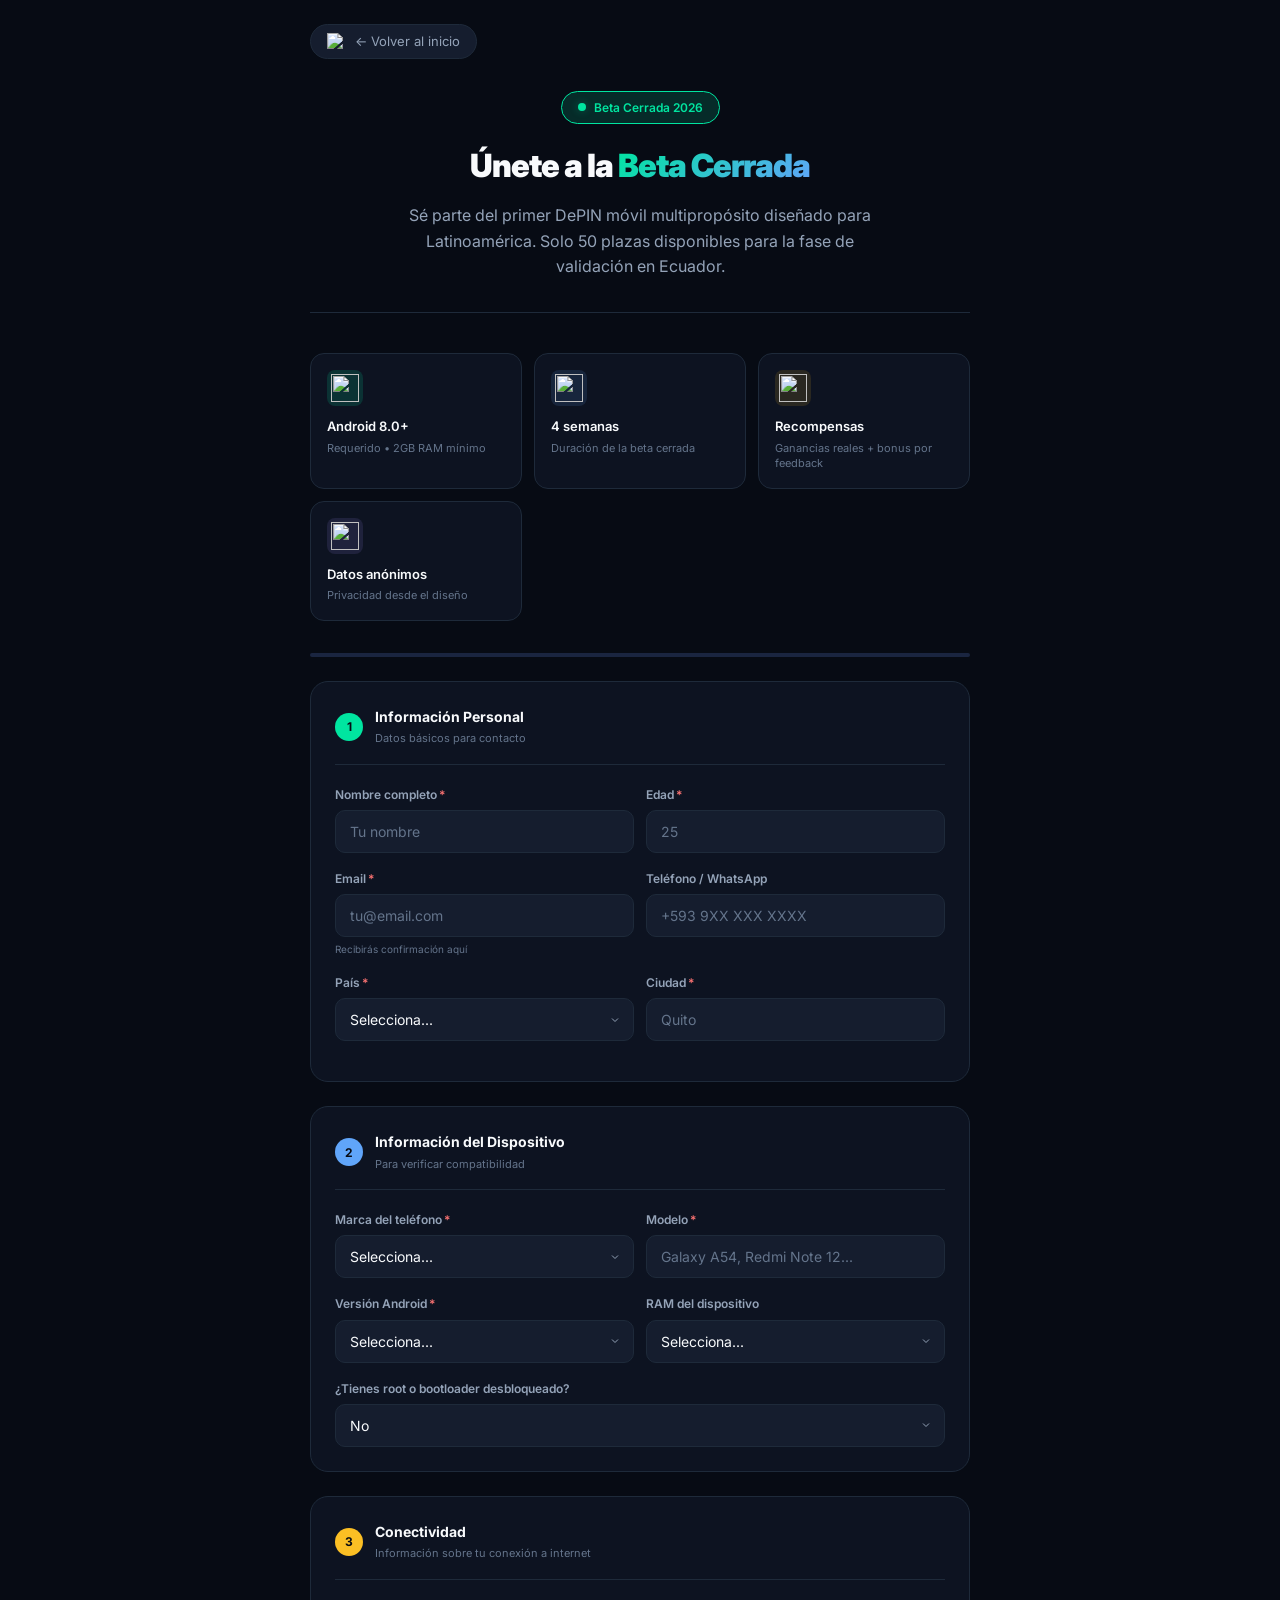
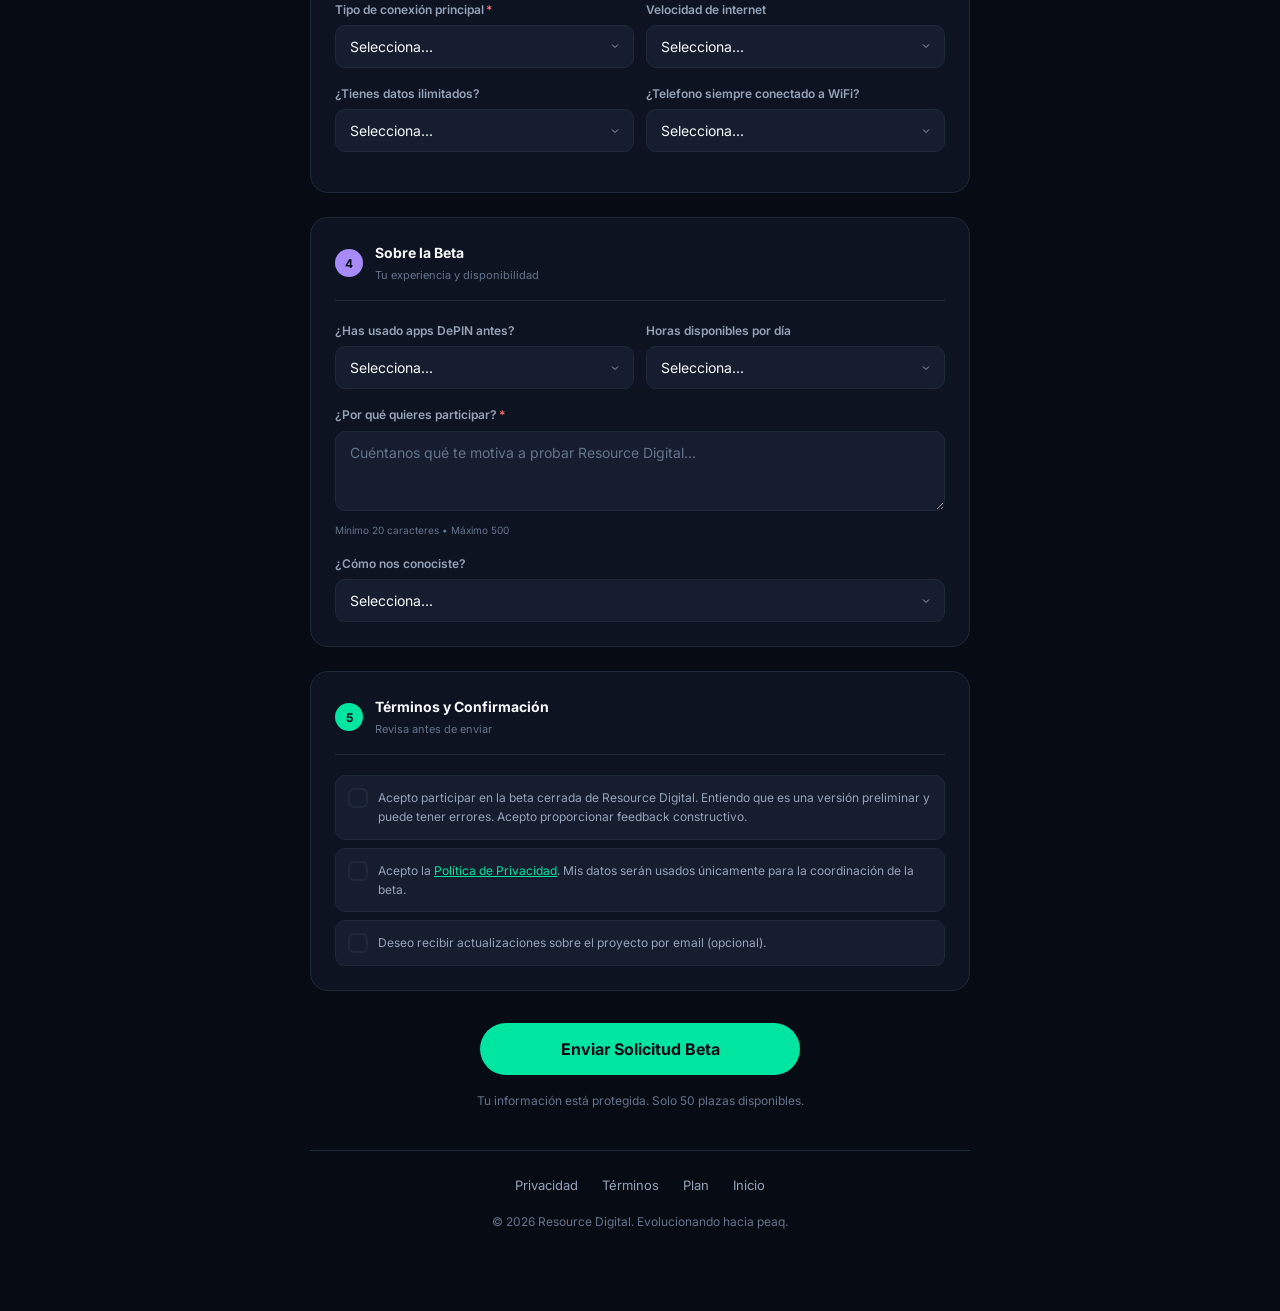
==== legal/beta.html @ 0f5c6b68 "docs(sync): estado real app + base path landing a Resource-digital-docs" ====
<!DOCTYPE html>
<html lang="es">
<head>
 <meta charset="UTF-8">
 <meta name="viewport" content="width=device-width, initial-scale=1.0">
 <meta name="description" content="Resource Digital - Registro Beta Cerrada. Sé parte del primer DePIN móvil multipropósito para Latinoamérica.">
 <meta name="theme-color" content="#00e5a0">
 <meta property="og:type" content="website">
 <meta property="og:title" content="Resource Digital | Beta Cerrada">
 <meta property="og:description" content="Regístrate para la beta cerrada de Resource Digital">
 <title>Resource Digital | Beta Cerrada - Registro</title>

 <link rel="icon" type="image/svg+xml" href="/Resource-digital-docs/assets/images/favicon.svg">
 <link rel="preconnect" href="https://fonts.googleapis.com">
 <link rel="preconnect" href="https://fonts.gstatic.com" crossorigin>
 <link href="https://fonts.googleapis.com/css2?family=Inter:wght@400;500;600;700;800;900&family=JetBrains+Mono:wght@400;500;600&display=swap" rel="stylesheet">
 <style>
 :root {
 --bg-0: #070b14;
 --bg-1: #0d1321;
 --bg-2: #151d2e;
 --bg-3: #1a2540;
 --border: #1e2a3a;
 --border-active: #2a4a3a;
 --text-0: #f8fafc;
 --text-1: #cbd5e1;
 --text-2: #94a3b8;
 --text-3: #64748b;
 --accent: #00e5a0;
 --accent-dim: #00b884;
 --accent-glow: rgba(0, 229, 160, 0.15);
 --accent-glow2: rgba(0, 229, 160, 0.3);
 --blue: #60a5fa;
 --blue-glow: rgba(96, 165, 250, 0.12);
 --orange: #fbbf24;
 --orange-glow: rgba(251, 191, 36, 0.12);
 --purple: #a78bfa;
 --purple-glow: rgba(167, 139, 250, 0.12);
 --red: #f87171;
 --red-glow: rgba(248, 113, 113, 0.12);
 --gradient: linear-gradient(135deg, var(--accent) 0%, var(--blue) 100%);
 --font: 'Inter', sans-serif;
 --mono: 'JetBrains Mono', monospace;
 --ease: cubic-bezier(0.4, 0, 0.2, 1);
 }
 *, *::before, *::after { box-sizing: border-box; margin: 0; padding: 0; }
 html { scroll-behavior: smooth; }
 body {
 font-family: var(--font);
 background: var(--bg-0);
 color: var(--text-1);
 min-height: 100vh;
 -webkit-font-smoothing: antialiased;
 line-height: 1.6;
 }
 ::selection { background: var(--accent); color: var(--bg-0); }

 /* CONTAINER */
 .container {
 max-width: 700px;
 margin: 0 auto;
 padding: 24px 20px 80px;
 }

 /* BACK LINK */
 .back-link {
 display: inline-flex;
 align-items: center;
 gap: 8px;
 margin-bottom: 32px;
 padding: 6px 16px;
 background: var(--bg-2);
 border: 1px solid var(--border);
 border-radius: 999px;
 font-size: 13px;
 color: var(--text-2);
 text-decoration: none;
 transition: all 0.2s;
 }
 .back-link:hover {
 border-color: var(--accent);
 color: var(--accent);
 }

 /* HEADER */
 .header {
 text-align: center;
 margin-bottom: 40px;
 padding-bottom: 32px;
 border-bottom: 1px solid var(--border);
 }
 .header__badge {
 display: inline-flex;
 align-items: center;
 gap: 8px;
 padding: 6px 16px;
 background: var(--accent-glow);
 border: 1px solid var(--accent);
 border-radius: 999px;
 font-size: 12px;
 font-weight: 600;
 color: var(--accent);
 margin-bottom: 16px;
 }
 .header__badge-dot {
 width: 8px;
 height: 8px;
 border-radius: 50%;
 background: var(--accent);
 box-shadow: 0 0 8px var(--accent-glow2);
 animation: pulse 2s infinite;
 }
 @keyframes pulse {
 0%, 100% { transform: scale(1); opacity: 1; }
 50% { transform: scale(1.5); opacity: 0.5; }
 }
 .header__title {
 font-size: 32px;
 font-weight: 900;
 color: var(--text-0);
 margin-bottom: 12px;
 letter-spacing: -0.03em;
 }
 .header__title span {
 background: var(--gradient);
 -webkit-background-clip: text;
 -webkit-text-fill-color: transparent;
 background-clip: text;
 }
 .header__subtitle {
 font-size: 16px;
 color: var(--text-2);
 max-width: 500px;
 margin: 0 auto;
 }

 /* INFO CARDS */
 .info-grid {
 display: grid;
 grid-template-columns: repeat(auto-fit, minmax(200px, 1fr));
 gap: 12px;
 margin-bottom: 32px;
 }
 .info-card {
 background: var(--bg-1);
 border: 1px solid var(--border);
 border-radius: 14px;
 padding: 16px;
 }
 .info-card__icon {
 width: 36px;
 height: 36px;
 border-radius: 8px;
 display: flex;
 align-items: center;
 justify-content: center;
 font-size: 18px;
 margin-bottom: 10px;
 }
 .info-card__icon.accent { background: var(--accent-glow); }
 .info-card__icon.blue { background: var(--blue-glow); }
 .info-card__icon.orange { background: var(--orange-glow); }
 .info-card__icon.purple { background: var(--purple-glow); }
 .info-card__icon img { width: 28px; height: 28px; }
 .info-card__title {
 font-size: 13px;
 font-weight: 600;
 color: var(--text-0);
 margin-bottom: 4px;
 }
 .info-card__desc {
 font-size: 11px;
 color: var(--text-3);
 line-height: 1.4;
 }

 /* FORM */
 .form-section {
 background: var(--bg-1);
 border: 1px solid var(--border);
 border-radius: 18px;
 padding: 24px;
 margin-bottom: 24px;
 }
 .form-section__header {
 display: flex;
 align-items: center;
 gap: 12px;
 margin-bottom: 20px;
 padding-bottom: 16px;
 border-bottom: 1px solid var(--border);
 }
 .form-section__number {
 width: 28px;
 height: 28px;
 border-radius: 50%;
 display: flex;
 align-items: center;
 justify-content: center;
 font-size: 12px;
 font-weight: 700;
 color: var(--bg-0);
 flex-shrink: 0;
 }
 .form-section__number.accent { background: var(--accent); }
 .form-section__number.blue { background: var(--blue); }
 .form-section__number.orange { background: var(--orange); }
 .form-section__number.purple { background: var(--purple); }
 .form-section__title {
 font-size: 14px;
 font-weight: 700;
 color: var(--text-0);
 }
 .form-section__desc {
 font-size: 11px;
 color: var(--text-3);
 margin-top: 2px;
 }

 /* FORM FIELDS */
 .form-group {
 margin-bottom: 16px;
 }
 .form-group:last-child {
 margin-bottom: 0;
 }
 .form-row {
 display: grid;
 grid-template-columns: 1fr 1fr;
 gap: 12px;
 }
 .form-label {
 display: block;
 font-size: 12px;
 font-weight: 600;
 color: var(--text-2);
 margin-bottom: 6px;
 }
 .form-label .required {
 color: var(--red);
 margin-left: 2px;
 }
 .form-input,
 .form-select,
 .form-textarea {
 width: 100%;
 padding: 12px 14px;
 background: var(--bg-2);
 border: 1px solid var(--border);
 border-radius: 10px;
 color: var(--text-0);
 font-size: 14px;
 font-family: var(--font);
 transition: all 0.2s;
 }
 .form-input:focus,
 .form-select:focus,
 .form-textarea:focus {
 outline: none;
 border-color: var(--accent);
 box-shadow: 0 0 0 3px var(--accent-glow);
 }
 .form-input::placeholder,
 .form-textarea::placeholder {
 color: var(--text-3);
 }
 .form-select {
 appearance: none;
 background-image: url("data:image/svg+xml,%3Csvg xmlns='http://www.w3.org/2000/svg' width='12' height='12' viewBox='0 0 24 24' fill='none' stroke='%2394a3b8' stroke-width='2'%3E%3Cpolyline points='6 9 12 15 18 9'%3E%3C/polyline%3E%3C/svg%3E");
 background-repeat: no-repeat;
 background-position: right 12px center;
 padding-right: 36px;
 }
 .form-select option {
 background: var(--bg-2);
 color: var(--text-0);
 }
 .form-textarea {
 min-height: 80px;
 resize: vertical;
 }
 .form-hint {
 font-size: 10px;
 color: var(--text-3);
 margin-top: 4px;
 }

 /* CHECKBOX */
 .checkbox-group {
 display: flex;
 align-items: flex-start;
 gap: 10px;
 padding: 12px;
 background: var(--bg-2);
 border: 1px solid var(--border);
 border-radius: 10px;
 cursor: pointer;
 transition: all 0.2s;
 }
 .checkbox-group:hover {
 border-color: var(--accent);
 }
 .checkbox-group input {
 display: none;
 }
 .checkbox__box {
 width: 20px;
 height: 20px;
 border: 2px solid var(--border);
 border-radius: 6px;
 display: flex;
 align-items: center;
 justify-content: center;
 flex-shrink: 0;
 transition: all 0.2s;
 }
 .checkbox__box::after {
 content: '';
 font-size: 12px;
 color: var(--bg-0);
 opacity: 0;
 }
 .checkbox-group input:checked + .checkbox__box {
 background: var(--accent);
 border-color: var(--accent);
 }
 .checkbox-group input:checked + .checkbox__box::after {
 opacity: 1;
 }
 .checkbox__text {
 font-size: 12px;
 color: var(--text-2);
 }
 .checkbox__text strong {
 color: var(--text-0);
 }

 /* SUBMIT BUTTON */
 .submit-section {
 text-align: center;
 margin-top: 32px;
 }
 .submit-btn {
 display: inline-flex;
 align-items: center;
 justify-content: center;
 gap: 10px;
 padding: 16px 40px;
 background: var(--accent);
 color: var(--bg-0);
 border: none;
 border-radius: 999px;
 font-size: 16px;
 font-weight: 700;
 cursor: pointer;
 transition: all 0.2s;
 font-family: var(--font);
 width: 100%;
 max-width: 320px;
 }
 .submit-btn:hover {
 background: var(--accent-dim);
 transform: translateY(-2px);
 box-shadow: 0 8px 24px var(--accent-glow2);
 }
 .submit-btn:disabled {
 opacity: 0.5;
 cursor: not-allowed;
 transform: none;
 }
 .submit-btn__spinner {
 display: none;
 width: 18px;
 height: 18px;
 border: 2px solid transparent;
 border-top-color: var(--bg-0);
 border-radius: 50%;
 animation: spin 0.8s linear infinite;
 }
 .submit-btn.loading .submit-btn__spinner {
 display: block;
 }
 @keyframes spin {
 to { transform: rotate(360deg); }
 }

 /* SUCCESS STATE */
 .success-state {
 display: none;
 text-align: center;
 padding: 40px 20px;
 background: var(--bg-1);
 border: 1px solid var(--border-active);
 border-radius: 18px;
 margin-bottom: 24px;
 }
 .success-state.show {
 display: block;
 animation: fadeUp 0.5s var(--ease);
 }
 @keyframes fadeUp {
 from { opacity: 0; transform: translateY(20px); }
 to { opacity: 1; transform: translateY(0); }
 }
 .success-state__icon img { width: 48px; height: 48px; }
 .success-state__icon {
 width: 64px;
 height: 64px;
 border-radius: 50%;
 background: var(--accent-glow);
 display: flex;
 align-items: center;
 justify-content: center;
 font-size: 32px;
 margin: 0 auto 16px;
 }
 .success-state__title {
 font-size: 20px;
 font-weight: 700;
 color: var(--text-0);
 margin-bottom: 8px;
 }
 .success-state__text {
 font-size: 14px;
 color: var(--text-2);
 margin-bottom: 16px;
 }
 .success-state__email {
 font-family: var(--mono);
 font-size: 12px;
 color: var(--accent);
 background: var(--bg-2);
 padding: 8px 16px;
 border-radius: 8px;
 display: inline-block;
 }

 /* ERROR STATE */
 .error-state {
 display: none;
 text-align: center;
 padding: 20px;
 background: var(--red-glow);
 border: 1px solid var(--red);
 border-radius: 12px;
 margin-bottom: 20px;
 }
 .error-state.show {
 display: block;
 animation: shake 0.5s var(--ease);
 }
 @keyframes shake {
 0%, 100% { transform: translateX(0); }
 25% { transform: translateX(-10px); }
 75% { transform: translateX(10px); }
 }
 .error-state__text {
 font-size: 13px;
 color: var(--red);
 font-weight: 500;
 }

 /* FOOTER */
 .footer {
 text-align: center;
 margin-top: 40px;
 padding-top: 24px;
 border-top: 1px solid var(--border);
 }
 .footer__links {
 display: flex;
 justify-content: center;
 gap: 24px;
 margin-bottom: 16px;
 }
 .footer__links a {
 color: var(--text-2);
 font-size: 13px;
 text-decoration: none;
 transition: color 0.2s;
 }
 .footer__links a:hover {
 color: var(--accent);
 }
 .footer__copy {
 font-size: 12px;
 color: var(--text-3);
 }

 /* PROGRESS BAR */
 .progress-bar {
 height: 4px;
 background: var(--bg-3);
 border-radius: 2px;
 margin-bottom: 24px;
 overflow: hidden;
 }
 .progress-bar__fill {
 height: 100%;
 background: var(--gradient);
 border-radius: 2px;
 transition: width 0.3s var(--ease);
 }

 /* HONEYPOT - hidden from users, bots will fill it */
 .honeypot {
 position: absolute;
 left: -9999px;
 opacity: 0;
 height: 0;
 width: 0;
 }

 /* RESPONSIVE */
 @media (max-width: 480px) {
 .form-row {
 grid-template-columns: 1fr;
 }
 .header__title {
 font-size: 24px;
 }
 .container {
 padding: 16px 16px 60px;
 }
 }
 </style>
</head>
<body>
 <div class="container">
 <a href="../" class="back-link">
 <img src="/Resource-digital-docs/assets/images/favicon.svg" alt="Resource Digital" style="width:16px;height:16px;margin-right:4px;vertical-align:middle">
 ← Volver al inicio
 </a>

 <!-- HEADER -->
 <header class="header">
 <div class="header__badge">
 <span class="header__badge-dot"></span>
 Beta Cerrada 2026
 </div>
 <h1 class="header__title">Únete a la <span>Beta Cerrada</span></h1>
 <p class="header__subtitle">
 Sé parte del primer DePIN móvil multipropósito diseñado para Latinoamérica.
 Solo 50 plazas disponibles para la fase de validación en Ecuador.
 </p>
 </header>

<main>

 <!-- INFO CARDS -->
 <div class="info-grid">
 <div class="info-card">
 <div class="info-card__icon accent"><img src="/Resource-digital-docs/assets/images/icon-shield.svg" alt="" width="28" height="28"></div>
 <div class="info-card__title">Android 8.0+</div>
 <div class="info-card__desc">Requerido • 2GB RAM mínimo</div>
 </div>
 <div class="info-card">
 <div class="info-card__icon blue"><img src="/Resource-digital-docs/assets/images/icon-fase.svg" alt="" width="28" height="28"></div>
 <div class="info-card__title">4 semanas</div>
 <div class="info-card__desc">Duración de la beta cerrada</div>
 </div>
 <div class="info-card">
 <div class="info-card__icon orange"><img src="/Resource-digital-docs/assets/images/icon-wallet.svg" alt="" width="28" height="28"></div>
 <div class="info-card__title">Recompensas</div>
 <div class="info-card__desc">Ganancias reales + bonus por feedback</div>
 </div>
 <div class="info-card">
 <div class="info-card__icon purple"><img src="/Resource-digital-docs/assets/images/icon-auth.svg" alt="" width="28" height="28"></div>
 <div class="info-card__title">Datos anónimos</div>
 <div class="info-card__desc">Privacidad desde el diseño</div>
 </div>
 </div>

 <!-- SUCCESS STATE -->
 <div class="success-state" id="successState">
 <div class="success-state__icon"><img src="/Resource-digital-docs/assets/images/icon-check.svg" alt="✓" width="48" height="48"></div>
 <h2 class="success-state__title">¡Solicitud Enviada!</h2>
 <p class="success-state__text">
 Hemos recibido tu registro. Recibirás un correo de confirmación en:
 </p>
 <div class="success-state__email" id="successEmail"></div>
 <p style="margin-top:16px;font-size:12px;color:var(--text-3)">
 Revisa tu bandeja de spam si no lo encuentras en 24h.
 </p>
 </div>

 <!-- ERROR STATE -->
 <div class="error-state" id="errorState">
 <span class="error-state__text" id="errorText"></span>
 </div>

 <!-- FORM -->
 <form id="betaForm" role="form" aria-label="Formulario de registro beta" action="https://formsubmit.co/ajax/andy@resourcedigital.dpdns.org" method="POST">

 <!-- HONEYPOT - Anti-spam -->
 <div class="honeypot">
 <input type="text" name="_honey" tabindex="-1" autocomplete="off">
 <input type="checkbox" name="_captcha" tabindex="-1">
 </div>

 <!-- FormSubmit config -->
 <input type="hidden" name="_subject" value="Nueva solicitud Beta - Resource Digital">
 <input type="hidden" name="_captcha" value="false">
 <input type="hidden" name="_template" value="table">
 <input type="hidden" name="_autoresponse" value="¡Gracias por registrarte en la Beta Cerrada de Resource Digital! Hemos recibido tu solicitud. Te contactaremos pronto con instrucciones. - Equipo Resource Digital">
 <input type="hidden" name="_next" value="">

 <!-- Progress -->
 <div class="progress-bar">
 <div class="progress-bar__fill" id="progressFill" style="width:0%"></div>
 </div>

 <!-- SECTION 1: Personal Info -->
 <div class="form-section">
 <div class="form-section__header">
 <span class="form-section__number accent">1</span>
 <div>
 <div class="form-section__title">Información Personal</div>
 <div class="form-section__desc">Datos básicos para contacto</div>
 </div>
 </div>

 <div class="form-row">
 <div class="form-group">
 <label class="form-label">Nombre completo<span class="required">*</span></label>
 <input type="text" class="form-input" name="nombre" placeholder="Tu nombre" required minlength="3" maxlength="50">
 </div>
 <div class="form-group">
 <label class="form-label">Edad<span class="required">*</span></label>
 <input type="number" class="form-input" name="edad" placeholder="25" required min="18" max="80">
 </div>
 </div>

 <div class="form-row">
 <div class="form-group">
 <label class="form-label">Email<span class="required">*</span></label>
 <input type="email" class="form-input" name="email" placeholder="tu@email.com" required id="emailInput">
 <div class="form-hint">Recibirás confirmación aquí</div>
 </div>
 <div class="form-group">
 <label class="form-label">Teléfono / WhatsApp</label>
 <input type="tel" class="form-input" name="telefono" placeholder="+593 9XX XXX XXXX" pattern="[+]?[0-9\s\-\(\)]{8,20}">
 </div>
 </div>

 <div class="form-row">
 <div class="form-group">
 <label class="form-label">País<span class="required">*</span></label>
 <select class="form-select" name="pais" required>
 <option value="">Selecciona...</option>
 <option value="Ecuador"> Ecuador</option>
 <option value="México"> México</option>
 <option value="Colombia"> Colombia</option>
 <option value="Brasil"> Brasil</option>
 <option value="Perú"> Perú</option>
 <option value="Chile"> Chile</option>
 <option value="Argentina"> Argentina</option>
 <option value="Otro"> Otro</option>
 </select>
 </div>
 <div class="form-group">
 <label class="form-label">Ciudad<span class="required">*</span></label>
 <input type="text" class="form-input" name="ciudad" placeholder="Quito" required>
 </div>
 </div>
 </div>

 <!-- SECTION 2: Device Info -->
 <div class="form-section">
 <div class="form-section__header">
 <span class="form-section__number blue">2</span>
 <div>
 <div class="form-section__title">Información del Dispositivo</div>
 <div class="form-section__desc">Para verificar compatibilidad</div>
 </div>
 </div>

 <div class="form-row">
 <div class="form-group">
 <label class="form-label">Marca del teléfono<span class="required">*</span></label>
 <select class="form-select" name="marca" required>
 <option value="">Selecciona...</option>
 <option value="Samsung">Samsung</option>
 <option value="Xiaomi">Xiaomi</option>
 <option value="Motorola">Motorola</option>
 <option value="Huawei">Huawei</option>
 <option value="Google Pixel">Google Pixel</option>
 <option value="OnePlus">OnePlus</option>
 <option value="Nokia">Nokia</option>
 <option value="Otro">Otro</option>
 </select>
 </div>
 <div class="form-group">
 <label class="form-label">Modelo<span class="required">*</span></label>
 <input type="text" class="form-input" name="modelo" placeholder="Galaxy A54, Redmi Note 12..." required>
 </div>
 </div>

 <div class="form-row">
 <div class="form-group">
 <label class="form-label">Versión Android<span class="required">*</span></label>
 <select class="form-select" name="android_version" required>
 <option value="">Selecciona...</option>
 <option value="14">Android 14</option>
 <option value="13">Android 13</option>
 <option value="12">Android 12</option>
 <option value="11">Android 11</option>
 <option value="10">Android 10</option>
 <option value="9">Android 9</option>
 <option value="8">Android 8</option>
 </select>
 </div>
 <div class="form-group">
 <label class="form-label">RAM del dispositivo</label>
 <select class="form-select" name="ram">
 <option value="">Selecciona...</option>
 <option value="2GB">2 GB</option>
 <option value="4GB">4 GB</option>
 <option value="6GB">6 GB</option>
 <option value="8GB">8 GB</option>
 <option value="12GB">12 GB+</option>
 </select>
 </div>
 </div>

 <div class="form-group">
 <label class="form-label">¿Tienes root o bootloader desbloqueado?</label>
 <select class="form-select" name="root">
 <option value="no">No</option>
 <option value="root">Sí, tiene root</option>
 <option value="bootloader">Sí, bootloader desbloqueado</option>
 <option value="ambos">Ambos</option>
 </select>
 </div>
 </div>

 <!-- SECTION 3: Network Info -->
 <div class="form-section">
 <div class="form-section__header">
 <span class="form-section__number orange">3</span>
 <div>
 <div class="form-section__title">Conectividad</div>
 <div class="form-section__desc">Información sobre tu conexión a internet</div>
 </div>
 </div>

 <div class="form-row">
 <div class="form-group">
 <label class="form-label">Tipo de conexión principal<span class="required">*</span></label>
 <select class="form-select" name="conexion" required>
 <option value="">Selecciona...</option>
 <option value="wifi_casa">WiFi en casa (fibra/ADSL)</option>
 <option value="wifi_datos">WiFi en trabajo/universidad</option>
 <option value="datos_moviles">Solo datos móviles (4G/5G)</option>
 <option value="mixto">Mixto (WiFi + datos)</option>
 </select>
 </div>
 <div class="form-group">
 <label class="form-label">Velocidad de internet</label>
 <select class="form-select" name="velocidad">
 <option value="">Selecciona...</option>
 <option value="10mbps">~10 Mbps (básico)</option>
 <option value="50mbps">~50 Mbps</option>
 <option value="100mbps">~100 Mbps</option>
 <option value="300mbps">~300 Mbps</option>
 <option value="1gbps">~1 Gbps (fibra)</option>
 </select>
 </div>
 </div>

 <div class="form-row">
 <div class="form-group">
 <label class="form-label">¿Tienes datos ilimitados?</label>
 <select class="form-select" name="datos_ilimitados">
 <option value="">Selecciona...</option>
 <option value="si">Sí, plan ilimitado</option>
 <option value="no">No, tengo límite</option>
 <option value="parcialmente">Parcialmente (reducción después de cierto uso)</option>
 </select>
 </div>
 <div class="form-group">
 <label class="form-label">¿Telefono siempre conectado a WiFi?</label>
 <select class="form-select" name="siempre_wifi">
 <option value="">Selecciona...</option>
 <option value="si">Sí, casi siempre</option>
 <option value="no">No, uso más datos móviles</option>
 <option value="variable">Varía según el día</option>
 </select>
 </div>
 </div>
 </div>

 <!-- SECTION 4: Beta Specific -->
 <div class="form-section">
 <div class="form-section__header">
 <span class="form-section__number purple">4</span>
 <div>
 <div class="form-section__title">Sobre la Beta</div>
 <div class="form-section__desc">Tu experiencia y disponibilidad</div>
 </div>
 </div>

 <div class="form-row">
 <div class="form-group">
 <label class="form-label">¿Has usado apps DePIN antes?</label>
 <select class="form-select" name="experiencia">
 <option value="">Selecciona...</option>
 <option value="ninguna">Ninguna experiencia</option>
 <option value="honeygain">Honeygain</option>
 <option value="pawns">Pawns.app</option>
 <option value="packetstream">PacketStream</option>
 <option value="otra">Otra app similar</option>
 <option value="varias">Varias de las anteriores</option>
 </select>
 </div>
 <div class="form-group">
 <label class="form-label">Horas disponibles por día</label>
 <select class="form-select" name="horas_disponibles">
 <option value="">Selecciona...</option>
 <option value="2-4">2-4 horas</option>
 <option value="4-8">4-8 horas</option>
 <option value="8-12">8-12 horas</option>
 <option value="12+">12+ horas (nodo 24/7)</option>
 </select>
 </div>
 </div>

 <div class="form-group">
 <label class="form-label">¿Por qué quieres participar?<span class="required">*</span></label>
 <textarea class="form-textarea" name="motivacion" placeholder="Cuéntanos qué te motiva a probar Resource Digital..." required minlength="20" maxlength="500"></textarea>
 <div class="form-hint">Mínimo 20 caracteres • Máximo 500</div>
 </div>

 <div class="form-group">
 <label class="form-label">¿Cómo nos conociste?</label>
 <select class="form-select" name="referencia">
 <option value="">Selecciona...</option>
 <option value="github">GitHub / Repositorio</option>
 <option value="twitter">Twitter / X</option>
 <option value="telegram">Telegram</option>
 <option value="discord">Discord</option>
 <option value="amigo">Recomendación de un amigo</option>
 <option value="busqueda">Búsqueda en Google</option>
 <option value="otro">Otro</option>
 </select>
 </div>
 </div>

 <!-- SECTION 5: Terms -->
 <div class="form-section">
 <div class="form-section__header">
 <span class="form-section__number accent">5</span>
 <div>
 <div class="form-section__title">Términos y Confirmación</div>
 <div class="form-section__desc">Revisa antes de enviar</div>
 </div>
 </div>

 <label class="checkbox-group">
 <input type="checkbox" name="terminos" required>
 <span class="checkbox__box"></span>
 <span class="checkbox__text">
 Acepto participar en la beta cerrada de Resource Digital. Entiendo que es una versión preliminar y puede tener errores. Acepto proporcionar feedback constructivo.
 </span>
 </label>

 <label class="checkbox-group" style="margin-top:8px">
 <input type="checkbox" name="privacidad" required>
 <span class="checkbox__box"></span>
 <span class="checkbox__text">
 Acepto la <a href="privacy.html" target="_blank" style="color:var(--accent)">Política de Privacidad</a>. Mis datos serán usados únicamente para la coordinación de la beta.
 </span>
 </label>

 <label class="checkbox-group" style="margin-top:8px">
 <input type="checkbox" name="comunicacion">
 <span class="checkbox__box"></span>
 <span class="checkbox__text">
 Deseo recibir actualizaciones sobre el proyecto por email (opcional).
 </span>
 </label>
 </div>

 <!-- SUBMIT -->
 <div class="submit-section">
 <button type="submit" class="submit-btn" id="submitBtn" aria-label="Enviar solicitud de beta">
 <span class="submit-btn__spinner"></span>
 <span class="submit-btn__text">Enviar Solicitud Beta</span>
 </button>
 <p style="margin-top:16px;font-size:12px;color:var(--text-3)">
 Tu información está protegida. Solo 50 plazas disponibles.
 </p>
 </div>
 </form>

 <!-- FOOTER -->
 </main>

<footer class="footer">
 <div class="footer__links">
 <a href="privacy.html">Privacidad</a>
 <a href="terms.html">Términos</a>
 <a href="roadmap.html">Plan</a>
 <a href="../">Inicio</a>
 </div>
 <p class="footer__copy">© 2026 Resource Digital. Evolucionando hacia peaq.</p>
 </footer>
 </div>

 <script>
 // ========== PREVENT MULTIPLE SUBMISSIONS ==========
 const STORAGE_KEY = 'resource_digital_beta_registered';
 const EMAIL_KEY = 'resource_digital_beta_email';

 // Check if already registered
 function checkRegistration() {
 const registered = localStorage.getItem(STORAGE_KEY);
 const savedEmail = localStorage.getItem(EMAIL_KEY);

 if (registered === 'true' && savedEmail) {
 showSuccess(savedEmail, true);
 return true;
 }
 return false;
 }

 // ========== PROGRESS BAR ==========
 function updateProgress() {
 const form = document.getElementById('betaForm');
 const inputs = form.querySelectorAll('input[required], select[required], textarea[required]');
 let filled = 0;

 inputs.forEach(input => {
 if (input.type === 'checkbox') {
 if (input.checked) filled++;
 } else if (input.value.trim() !== '') {
 filled++;
 }
 });

 const percent = Math.round((filled / inputs.length) * 100);
 document.getElementById('progressFill').style.width = percent + '%';
 }

 // ========== FORM SUBMISSION ==========
 document.getElementById('betaForm').addEventListener('submit', async function(e) {
 e.preventDefault();

 const submitBtn = document.getElementById('submitBtn');
 const email = document.getElementById('emailInput').value.trim();

 // Prevent multiple submissions
 if (localStorage.getItem(STORAGE_KEY) === 'true') {
 showError('Ya has enviado tu solicitud. Solo se permite una por usuario.');
 return;
 }

 // Validate email
 if (!isValidEmail(email)) {
 showError('Por favor ingresa un email válido.');
 return;
 }

 // Check honeypot
 const honeypot = document.querySelector('[name="_honey"]').value;
 if (honeypot) {
 // Bot detected, silently fail
 console.log('Bot detected');
 return;
 }

 // Show loading
 submitBtn.classList.add('loading');
 submitBtn.disabled = true;
 document.querySelector('.submit-btn__text').textContent = 'Enviando...';

 // Submit form
 try {
 const formData = new FormData(this);

 const response = await fetch(this.action, {
 method: 'POST',
 body: formData,
 headers: {
 'Accept': 'application/json'
 }
 });

 if (response.ok) {
 // Save to localStorage
 localStorage.setItem(STORAGE_KEY, 'true');
 localStorage.setItem(EMAIL_KEY, email);

 showSuccess(email, false);
 } else {
 throw new Error('Error en el servidor');
 }
 } catch (error) {
 showError('Error al enviar. Por favor intenta de nuevo.');
 submitBtn.classList.remove('loading');
 submitBtn.disabled = false;
 document.querySelector('.submit-btn__text').textContent = 'Enviar Solicitud Beta';
 }
 });

 // ========== HELPERS ==========
 function isValidEmail(email) {
 return /^[^\s@]+@[^\s@]+\.[^\s@]+$/.test(email);
 }

 function showSuccess(email, alreadyRegistered) {
 document.getElementById('betaForm').style.display = 'none';
 document.getElementById('successEmail').textContent = email;
 document.getElementById('successState').classList.add('show');

 if (alreadyRegistered) {
 document.querySelector('.success-state__title').textContent = 'Ya Estás Registrado';
 document.querySelector('.success-state__text').textContent = 'Tu solicitud fue enviada anteriormente. Te contactaremos pronto.';
 }
 }

 function showError(message) {
 const errorState = document.getElementById('errorState');
 document.getElementById('errorText').textContent = message;
 errorState.classList.add('show');

 setTimeout(() => {
 errorState.classList.remove('show');
 }, 5000);
 }

 // ========== LISTENERS ==========
 document.querySelectorAll('input, select, textarea').forEach(input => {
 input.addEventListener('input', updateProgress);
 input.addEventListener('change', updateProgress);
 });

 // ========== INIT ==========
 checkRegistration();
 updateProgress();
 </script>
</body>
</html>
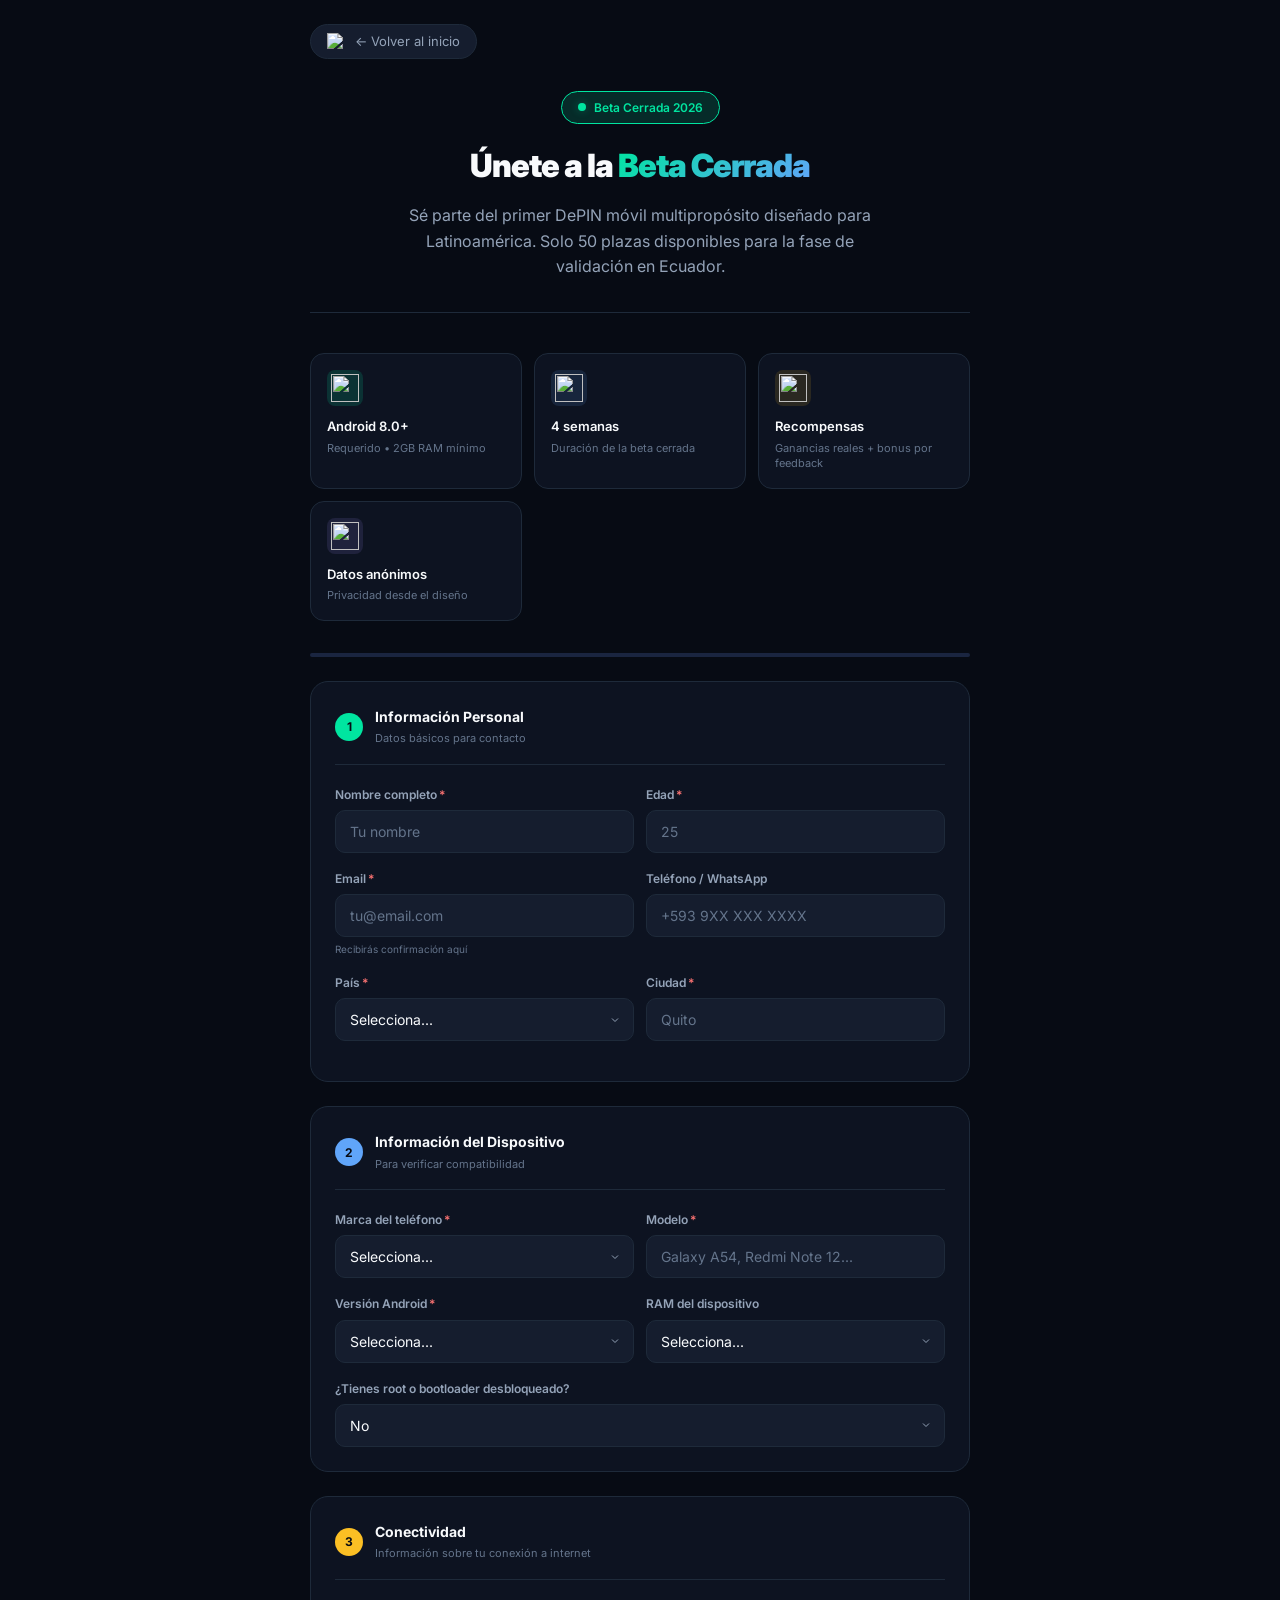
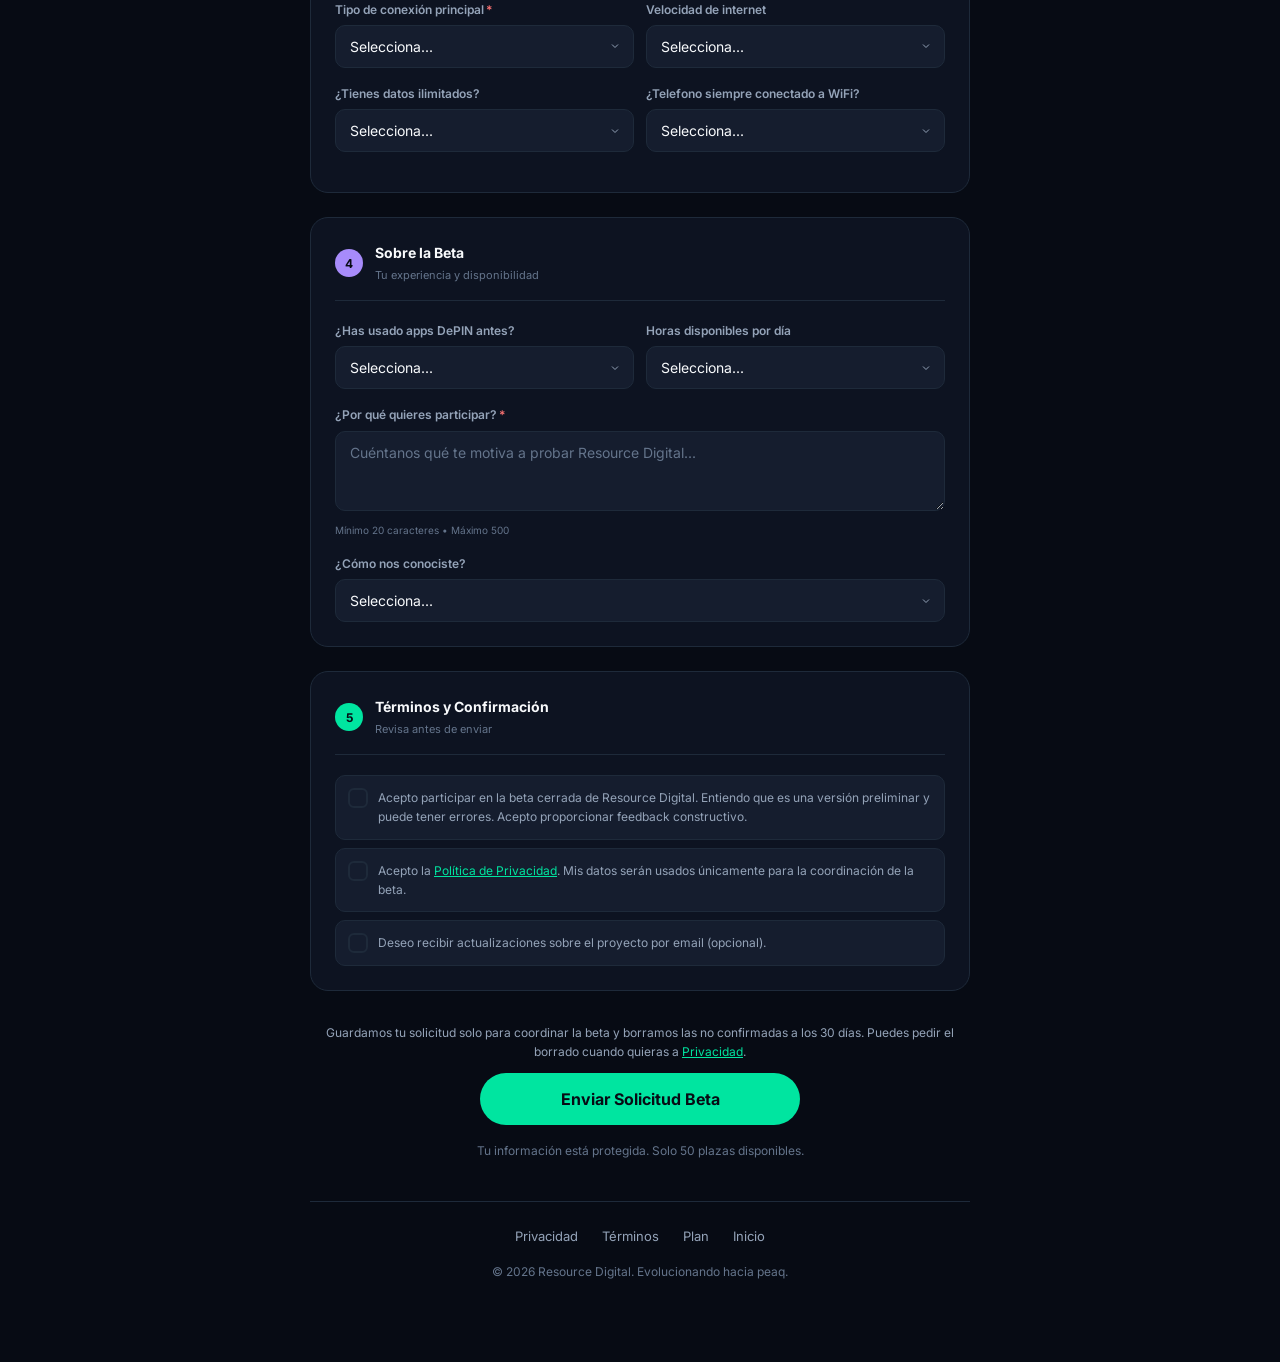
==== commit 8d7716f7: "fix(beta): honeypot propio, throttle, email anticol desechables y aviso de retención (Fase A)" ====
--- a/legal/beta.html
+++ b/legal/beta.html
@@ -592,11 +592,13 @@
  <!-- FORM -->
  <form id="betaForm" role="form" aria-label="Formulario de registro beta" action="https://formsubmit.co/ajax/andy@resourcedigital.dpdns.org" method="POST">
 
- <!-- HONEYPOT - Anti-spam -->
- <div class="honeypot">
- <input type="text" name="_honey" tabindex="-1" autocomplete="off">
- <input type="checkbox" name="_captcha" tabindex="-1">
- </div>
+  <!-- HONEYPOT - Anti-spam (propio + formsubmit; accesible: fuera de
+       pantalla, nunca display:none) -->
+  <div class="honeypot" aria-hidden="true">
+  <input type="text" name="_honey" tabindex="-1" autocomplete="off">
+  <input type="text" name="website_url" tabindex="-1" autocomplete="off">
+  <input type="checkbox" name="_captcha" tabindex="-1">
+  </div>
 
  <!-- FormSubmit config -->
  <input type="hidden" name="_subject" value="Nueva solicitud Beta - Resource Digital">
@@ -881,9 +883,14 @@
  </label>
  </div>
 
- <!-- SUBMIT -->
- <div class="submit-section">
- <button type="submit" class="submit-btn" id="submitBtn" aria-label="Enviar solicitud de beta">
+  <!-- SUBMIT -->
+  <div class="submit-section">
+  <p class="muted" style="font-size:12px;color:var(--text-2);margin:0 0 12px">
+  Guardamos tu solicitud solo para coordinar la beta y borramos las no
+  confirmadas a los 30 días. Puedes pedir el borrado cuando quieras a
+  <a href="privacy.html" style="color:var(--accent)">Privacidad</a>.
+  </p>
+  <button type="submit" class="submit-btn" id="submitBtn" aria-label="Enviar solicitud de beta">
  <span class="submit-btn__spinner"></span>
  <span class="submit-btn__text">Enviar Solicitud Beta</span>
  </button>
@@ -908,9 +915,14 @@
  </div>
 
  <script>
- // ========== PREVENT MULTIPLE SUBMISSIONS ==========
- const STORAGE_KEY = 'resource_digital_beta_registered';
- const EMAIL_KEY = 'resource_digital_beta_email';
+  // ========== PREVENT MULTIPLE SUBMISSIONS ==========
+  const STORAGE_KEY = 'resource_digital_beta_registered';
+  const EMAIL_KEY = 'resource_digital_beta_email';
+  const LAST_TRY_KEY = 'resource_digital_beta_last_try';
+  // Marca de carga: envíos antes de 8 s son bots (o impaciencia extrema).
+  const PAGE_LOADED_AT = Date.now();
+  const MIN_DWELL_MS = 8000;
+  const RETRY_COOLDOWN_MS = 60000;
 
  // Check if already registered
  function checkRegistration() {
@@ -949,34 +961,52 @@
  const submitBtn = document.getElementById('submitBtn');
  const email = document.getElementById('emailInput').value.trim();
 
- // Prevent multiple submissions
- if (localStorage.getItem(STORAGE_KEY) === 'true') {
- showError('Ya has enviado tu solicitud. Solo se permite una por usuario.');
- return;
- }
-
- // Validate email
- if (!isValidEmail(email)) {
- showError('Por favor ingresa un email válido.');
- return;
- }
-
- // Check honeypot
- const honeypot = document.querySelector('[name="_honey"]').value;
- if (honeypot) {
- // Bot detected, silently fail
- console.log('Bot detected');
- return;
- }
+  // Prevent multiple submissions
+  if (localStorage.getItem(STORAGE_KEY) === 'true') {
+  showError('Ya has enviado tu solicitud. Solo se permite una por usuario.');
+  return;
+  }
+
+  // Throttle: 1 intento/minuto por navegador (frena ráfagas).
+  const lastTry = Number(localStorage.getItem(LAST_TRY_KEY) || 0);
+  if (Date.now() - lastTry < RETRY_COOLDOWN_MS) {
+  showError('Espera un minuto antes de reintentar.');
+  return;
+  }
+  localStorage.setItem(LAST_TRY_KEY, String(Date.now()));
+
+  // Tiempo mínimo en página: los bots envían al instante.
+  if (Date.now() - PAGE_LOADED_AT < MIN_DWELL_MS) {
+  showError('Completa el formulario con calma e inténtalo de nuevo.');
+  return;
+  }
+
+  // Validate email (sintaxis + dominios desechables comunes).
+  if (!isValidEmail(email)) {
+  showError('Por favor ingresa un email válido.');
+  return;
+  }
+
+  // Check honeypots (propio + formsubmit). Se borra el nuestro antes de
+  // enviar para no ensuciar el email que llega.
+  const honeypot = document.querySelector('[name="_honey"]').value;
+  const ownHoneypot = document.querySelector('[name="website_url"]').value;
+  if (honeypot || ownHoneypot) {
+  // Bot detected, silently fail
+  console.log('Bot detected');
+  return;
+  }
 
  // Show loading
  submitBtn.classList.add('loading');
  submitBtn.disabled = true;
  document.querySelector('.submit-btn__text').textContent = 'Enviando...';
 
- // Submit form
- try {
- const formData = new FormData(this);
+  // Submit form
+  try {
+  const formData = new FormData(this);
+  // El honeypot propio no viaja (solo antispam local).
+  formData.delete('website_url');
 
  const response = await fetch(this.action, {
  method: 'POST',
@@ -1003,10 +1033,25 @@
  }
  });
 
- // ========== HELPERS ==========
- function isValidEmail(email) {
- return /^[^\s@]+@[^\s@]+\.[^\s@]+$/.test(email);
- }
+  // ========== HELPERS ==========
+  // Dominios desechables más comunes (primera barrera; el servidor
+  // valida MX en Fase B).
+  const DISPOSABLE_DOMAINS = [
+  'mailinator.com', 'guerrillamail.com', 'tempmail.com',
+  '10minutemail.com', 'yopmail.com', 'throwawaymail.com',
+  'trashmail.com', 'getnada.com', 'mohmal.com', 'temp-mail.org',
+  'fakeinbox.com', 'maildrop.cc', 'dispostable.com', 'spambog.com',
+  ];
+
+  function isValidEmail(email) {
+  if (!email || email.length > 254) return false;
+  if (!/^[^\s@]+@[^\s@]+\.[^\s@]+$/.test(email)) return false;
+  if (email.includes('..')) return false;
+  const domain = email.split('@').pop().toLowerCase();
+  const tld = domain.split('.').pop();
+  if (!/^[a-z]{2,}$/.test(tld)) return false;
+  return !DISPOSABLE_DOMAINS.includes(domain);
+  }
 
  function showSuccess(email, alreadyRegistered) {
  document.getElementById('betaForm').style.display = 'none';
